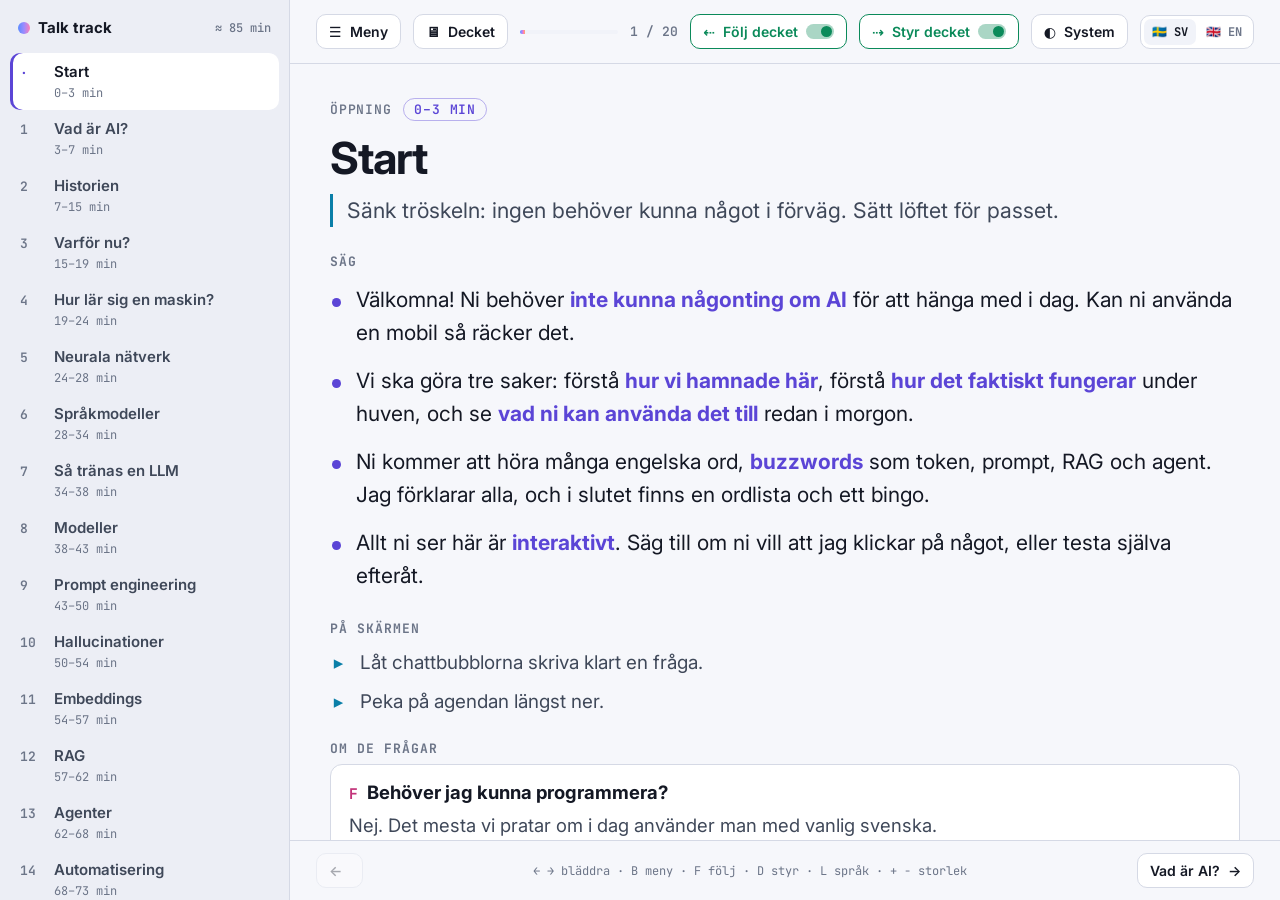
==== talk.html @ 851b17df "AI for beginners · AI för nybörjare: interaktiv presentation med talk track, svenska och engelska" ====
<!doctype html>
<html lang="sv">
<head>
<meta charset="utf-8" />
<meta name="viewport" content="width=device-width, initial-scale=1" />
<title>Talk track · AI för nybörjare</title>
<link rel="preconnect" href="https://fonts.googleapis.com" />
<link rel="preconnect" href="https://fonts.gstatic.com" crossorigin />
<link href="https://fonts.googleapis.com/css2?family=Inter:wght@400;500;600;700;800&family=JetBrains+Mono:wght@400;600&display=swap" rel="stylesheet" />
<script src="i18n.js?v=18"></script>
<script src="theme.js?v=18"></script>
<style>
  :root {
    --bg: #0a0c12; --bg-2: #10131b; --panel: #151925; --panel-2: #1b2030; --line: #2a3145;
    --text: #eaedf5; --muted: #a8b0c2; --dim: #6b7489;
    --accent: #9b8cff; --cyan: #38c8f0; --green: #34d399; --pink: #ff7eb6; --orange: #ffb067;
    --mono: "JetBrains Mono", ui-monospace, Menlo, monospace;
    --sans: "Inter", system-ui, -apple-system, "Segoe UI", sans-serif;
    --fs: 21px; --menu: 290px;
    color-scheme: dark;
  }
  :root[data-theme="light"] {
    --bg: #f6f7fb; --bg-2: #eceef5; --panel: #ffffff; --panel-2: #f1f3f9; --line: #d5d9e5;
    --text: #141824; --muted: #3f4859; --dim: #6c7588;
    --accent: #5b45d6; --cyan: #0a7fa8; --green: #0b8a5a; --pink: #c2347a; --orange: #b85d0c;
    color-scheme: light;
  }
  * { box-sizing: border-box; }
  html, body { margin: 0; height: 100%; }
  body { background: var(--bg); color: var(--text); font-family: var(--sans); -webkit-font-smoothing: antialiased; overflow: hidden; }
  b { color: var(--accent); font-weight: 700; }
  em { color: var(--cyan); font-style: normal; font-weight: 600; }
  .app { display: grid; grid-template-columns: var(--menu) 1fr; height: 100vh; transition: grid-template-columns .35s ease; }
  .app.collapsed { grid-template-columns: 0 1fr; }
  nav { background: var(--bg-2); border-right: 1px solid var(--line); overflow-y: auto; overflow-x: hidden; display: flex; flex-direction: column; }
  .app.collapsed nav { border-right: none; }
  .brand { padding: 18px 18px 12px; font: 700 15px var(--sans); white-space: nowrap; display: flex; align-items: center; gap: 8px; }
  .brand i { width: 12px; height: 12px; border-radius: 50%; background: linear-gradient(90deg, #5b8cff, #9b8cff, #ff7eb6); }
  .brand span { color: var(--dim); font: 500 12px var(--mono); margin-left: auto; }
  nav ol { list-style: none; margin: 0; padding: 4px 10px 16px; }
  nav li a { display: grid; grid-template-columns: 30px 1fr; gap: 4px; align-items: baseline; padding: 9px 10px; border-radius: 10px; color: var(--muted); text-decoration: none; white-space: nowrap; }
  nav li a:hover { background: var(--panel); color: var(--text); }
  nav li a .n { font: 600 13px var(--mono); color: var(--dim); }
  nav li a .t { font-size: 15px; font-weight: 600; overflow: hidden; text-overflow: ellipsis; }
  nav li a .tm { grid-column: 2; font: 12px var(--mono); color: var(--dim); }
  nav li a.on { background: var(--panel); color: var(--text); box-shadow: inset 3px 0 0 var(--accent); }
  nav li a.on .n { color: var(--accent); }
  nav li a.seen .n::after { content: " ✓"; color: var(--green); }
  .menu-foot { margin-top: auto; padding: 12px 18px 18px; font: 12px/1.7 var(--mono); color: var(--dim); white-space: nowrap; }
  .menu-foot kbd { font: 600 11px var(--mono); border: 1px solid var(--line); border-radius: 5px; padding: 1px 6px; color: var(--muted); }
  main { display: flex; flex-direction: column; height: 100vh; min-width: 0; }
  header { display: flex; align-items: center; gap: 12px; padding: 14px 26px; border-bottom: 1px solid var(--line); }
  .icon-btn { background: var(--panel); border: 1px solid var(--line); color: var(--text); border-radius: 10px; padding: 8px 12px; font: 600 14px var(--sans); cursor: pointer; display: inline-flex; align-items: center; gap: 8px; text-decoration: none; }
  .icon-btn:hover { border-color: var(--accent); }
  .toggle { color: var(--muted); }
  .toggle .sw { width: 28px; height: 15px; border-radius: 999px; background: var(--line); position: relative; flex-shrink: 0; }
  .toggle .sw::after { content: ""; position: absolute; top: 2px; left: 2px; width: 11px; height: 11px; border-radius: 50%; background: var(--dim); transition: transform .25s, background .25s; }
  .toggle.on { border-color: var(--green); color: var(--green); }
  .toggle.on .sw { background: color-mix(in srgb, var(--green) 35%, transparent); }
  .toggle.on .sw::after { transform: translateX(13px); background: var(--green); }
  @media (max-width: 1100px) { .toggle span { display: none; } }
  .progress { flex: 1; height: 4px; background: var(--panel-2); border-radius: 3px; overflow: hidden; }
  .progress i { display: block; height: 100%; background: linear-gradient(90deg, #5b8cff, #9b8cff 35%, #ff7eb6 70%, #ffb067); transition: width .4s ease; }
  .pos { font: 600 13px var(--mono); color: var(--dim); white-space: nowrap; }
  .scroll { flex: 1; overflow-y: auto; }
  article { max-width: 1080px; margin: 0 auto; padding: 34px 40px 60px; font-size: var(--fs); line-height: 1.55; }
  .kicker { font: 600 calc(var(--fs) * .62) var(--mono); color: var(--dim); letter-spacing: .06em; text-transform: uppercase; display: flex; gap: 12px; align-items: center; flex-wrap: wrap; }
  .time { color: var(--accent); border: 1px solid color-mix(in srgb, var(--accent) 40%, transparent); border-radius: 999px; padding: 2px 10px; }
  h1 { font-size: calc(var(--fs) * 2.1); line-height: 1.1; margin: .3em 0 .25em; letter-spacing: -.02em; }
  .goal { font-size: calc(var(--fs) * 1.02); color: var(--muted); margin: 0 0 1.2em; padding-left: 14px; border-left: 3px solid var(--cyan); }
  h2 { font: 700 calc(var(--fs) * .62) var(--mono); text-transform: uppercase; letter-spacing: .08em; color: var(--dim); margin: 1.5em 0 .5em; }
  ul.say { margin: 0; padding: 0; list-style: none; }
  ul.say li { position: relative; padding: .38em 0 .38em 1.25em; }
  ul.say li::before { content: ""; position: absolute; left: .1em; top: 1.05em; width: .42em; height: .42em; border-radius: 50%; background: var(--accent); }
  ul.show { margin: 0; padding: 0; list-style: none; font-size: .9em; }
  ul.show li { padding: .25em 0 .25em 1.6em; position: relative; color: var(--muted); }
  ul.show li::before { content: "▸"; position: absolute; left: .2em; color: var(--cyan); }
  .backstage { margin: 0 0 1.2em; background: color-mix(in srgb, var(--muted) 10%, transparent); border: 1px dashed color-mix(in srgb, var(--muted) 55%, transparent); border-radius: 14px; padding: .7em 1em; font-size: .9em; color: var(--muted); }
  .backstage h2 { margin: 0 0 .3em; }
  .backstage p { margin: .2em 0; }
  .value { margin-top: 1.4em; background: color-mix(in srgb, var(--green) 8%, transparent); border: 1px solid color-mix(in srgb, var(--green) 35%, transparent); border-radius: 14px; padding: .8em 1em; }
  .value h2 { margin: 0 0 .3em; color: var(--green); }
  .value p { margin: 0; }
  .ask { display: grid; gap: .6em; }
  .qa { background: var(--panel); border: 1px solid var(--line); border-radius: 12px; padding: .7em 1em; font-size: .88em; }
  .qa .q { font-weight: 700; color: var(--text); }
  .qa .q::before { content: "F  "; font: 700 .8em var(--mono); color: var(--pink); }
  .qa .a { color: var(--muted); margin-top: .25em; }
  .next { margin-top: 1.6em; color: var(--muted); font-size: .95em; }
  .next span { color: var(--dim); font: 600 .7em var(--mono); text-transform: uppercase; letter-spacing: .06em; margin-right: .6em; }
  footer { display: flex; align-items: center; gap: 12px; padding: 12px 26px; border-top: 1px solid var(--line); }
  footer .icon-btn { max-width: 42%; }
  footer .icon-btn span { overflow: hidden; text-overflow: ellipsis; white-space: nowrap; }
  footer .spacer { flex: 1; }
  .hint { font: 12px var(--mono); color: var(--dim); white-space: nowrap; }
  .icon-btn:disabled { opacity: .35; cursor: default; border-color: var(--line); }
  .lang-btn { gap: 2px; padding: 3px; }
  .lang-opt { padding: 5px 8px; border-radius: 7px; color: var(--dim); font: 700 12px var(--mono); white-space: nowrap; }
  .lang-opt.on { background: var(--panel-2); color: var(--text); }
  @media (max-width: 760px) {
    :root { --fs: 18px; --menu: 240px; }
    article { padding: 22px 16px 40px; }
    header, footer { padding: 10px 16px; }
    .hint, .pos { display: none; }
    .app:not(.collapsed) main { display: none; }
    .app:not(.collapsed) { grid-template-columns: 1fr; }
  }
</style>
</head>
<body>
<div class="app" id="app">
  <nav id="menu" aria-label="Avsnitt">
    <div class="brand"><i></i>Talk track <span>≈ 85 min</span></div>
    <ol id="list"></ol>
    <div class="menu-foot">
      <kbd>←</kbd> <kbd>→</kbd> föregående / nästa<br />
      <kbd>B</kbd> dölj / visa menyn<br />
      <kbd>F</kbd> följ decket på / av<br />
      <kbd>D</kbd> styr decket på / av<br />
      <kbd>L</kbd> svenska / engelska<br />
      <kbd>+</kbd> <kbd>−</kbd> textstorlek
    </div>
  </nav>
  <main>
    <header>
      <button class="icon-btn" id="menuBtn" title="Dölj eller visa menyn (B)" aria-controls="menu">☰ <span>Meny</span></button>
      <a class="icon-btn" href="index.html" target="ai-deck" title="Öppna presentationen i ett eget fönster">🖥 <span>Decket</span></a>
      <div class="progress"><i id="bar"></i></div>
      <span class="pos" id="pos"></span>
      <button class="icon-btn toggle" id="followBtn" title="Talk track följer med när du bläddrar i presentationen (F)">⇠ <span>Följ decket</span><i class="sw"></i></button>
      <button class="icon-btn toggle" id="driveBtn" title="Presentationen följer med när du bläddrar här (D)">⇢ <span>Styr decket</span><i class="sw"></i></button>
      <button class="icon-btn" data-theme-btn title="Tema">◐ System</button>
      <button class="icon-btn lang-btn" data-lang-btn title="Språk">SV</button>
    </header>
    <div class="scroll" id="scroll"><article id="body"></article></div>
    <footer>
      <button class="icon-btn" id="prevBtn">← <span id="prevT"></span></button>
      <span class="spacer"></span>
      <span class="hint">← → bläddra · B meny · F följ · D styr · L språk · + − storlek</span>
      <span class="spacer"></span>
      <button class="icon-btn" id="nextBtn"><span id="nextT"></span> →</button>
    </footer>
  </main>
</div>
<script src="talk.js?v=16"></script>
<script src="en/ui.js?v=18"></script>
<script src="en/hero.js?v=18"></script>
<script src="en/vad.js?v=18"></script>
<script src="en/historia.js?v=18"></script>
<script src="en/varfor.js?v=18"></script>
<script src="en/lara.js?v=18"></script>
<script src="en/natverk.js?v=18"></script>
<script src="en/llm.js?v=18"></script>
<script src="en/traning.js?v=18"></script>
<script src="en/modeller.js?v=18"></script>
<script src="en/prompt.js?v=18"></script>
<script src="en/hallucination.js?v=18"></script>
<script src="en/embeddings.js?v=18"></script>
<script src="en/rag.js?v=18"></script>
<script src="en/agenter.js?v=18"></script>
<script src="en/automation.js?v=18"></script>
<script src="en/risker.js?v=18"></script>
<script src="en/energi.js?v=18"></script>
<script src="en/kapplopning.js?v=18"></script>
<script src="en/ordlista.js?v=18"></script>
<script src="en/avslut.js?v=18"></script>
<script>I18N.applyStatic();</script>
<script>
(() => {
  const T = I18N.talk(window.TALK);
  const $ = (s) => document.querySelector(s);
  const store = {
    get(k, d) { try { const v = localStorage.getItem("aitalk." + k); return v === null ? d : JSON.parse(v); } catch (e) { return d; } },
    set(k, v) { try { localStorage.setItem("aitalk." + k, JSON.stringify(v)); } catch (e) { /* privat läge */ } },
  };
  // Samma kanal som decket: "goto" {id} flyttar decket, "at" {id} säger var decket är, "where" frågar.
  let chan = null;
  try { chan = new BroadcastChannel("ai-deck"); } catch (e) { /* gammal webbläsare: ingen synk */ }
  let i = Math.max(0, T.findIndex((s) => s.id === location.hash.slice(1)));
  let follow = store.get("follow", true), drive = store.get("drive", true), droveAt = 0;
  const seen = new Set(store.get("seen", []));
  let fs = store.get("fs", 21);

  $("#list").innerHTML = T.map((s, k) => `<li><a href="#${s.id}" data-k="${k}"><span class="n">${s.num || "·"}</span><span class="t">${s.title}</span><span class="tm">${s.time}</span></a></li>`).join("");

  const render = (fromDeck) => {
    const s = T[i];
    seen.add(s.id); store.set("seen", [...seen]);
    $("#body").innerHTML = `
      <div class="kicker">${s.num ? T_("Kapitel") + " " + s.num : T_("Öppning")}<span class="time">${s.time}</span></div>
      <h1>${s.title}</h1>
      <p class="goal">${s.goal}</p>
      ${s.backstage ? `<div class="backstage"><h2>${T_("Bakom kulisserna · säg inte")}</h2>${s.backstage.map((x) => `<p>${x}</p>`).join("")}</div>` : ""}
      <h2>${T_("Säg")}</h2><ul class="say">${s.say.map((x) => `<li>${x}</li>`).join("")}</ul>
      ${s.show ? `<h2>${T_("På skärmen")}</h2><ul class="show">${s.show.map((x) => `<li>${x}</li>`).join("")}</ul>` : ""}
      ${s.value ? `<div class="value"><h2>${T_("Poängen")}</h2><p>${s.value}</p></div>` : ""}
      ${s.ask ? `<h2>${T_("Om de frågar")}</h2><div class="ask">${s.ask.map(([q, a]) => `<div class="qa"><div class="q">${q}</div><div class="a">${a}</div></div>`).join("")}</div>` : ""}
      ${s.next ? `<p class="next"><span>${T_("Brygga")}</span>${s.next}</p>` : ""}`;
    document.querySelectorAll("#list a").forEach((a) => {
      const k = +a.dataset.k;
      a.classList.toggle("on", k === i);
      a.classList.toggle("seen", seen.has(T[k].id) && k !== i);
    });
    const on = $(`#list a[data-k="${i}"]`); if (on) on.scrollIntoView({ block: "nearest" });
    $("#bar").style.width = ((i + 1) / T.length) * 100 + "%";
    $("#pos").textContent = `${i + 1} / ${T.length}`;
    $("#prevBtn").disabled = i === 0; $("#nextBtn").disabled = i === T.length - 1;
    $("#prevT").textContent = i > 0 ? T[i - 1].title : "";
    $("#nextT").textContent = i < T.length - 1 ? T[i + 1].title : T_("Slut");
    $("#scroll").scrollTop = 0;
    if (location.hash !== "#" + s.id) history.replaceState(null, "", "#" + s.id);
    document.title = `${s.num ? s.num + " · " : ""}${s.title} · Talk track`;
    if (drive && chan && !fromDeck) { chan.postMessage({ type: "goto", id: s.id }); droveAt = Date.now(); }
  };
  const go = (k, fromDeck) => { if (k < 0 || k >= T.length || (k === i && fromDeck)) return; i = k; render(fromDeck); };

  const setMenu = (c) => { $("#app").classList.toggle("collapsed", c); store.set("menu", c); };
  const paint = () => { $("#followBtn").classList.toggle("on", follow); $("#driveBtn").classList.toggle("on", drive);
    $("#followBtn").setAttribute("aria-pressed", follow); $("#driveBtn").setAttribute("aria-pressed", drive); };
  const setFollow = (on) => { follow = on; store.set("follow", on); paint(); if (on && chan) chan.postMessage({ type: "where" }); };
  const setDrive = (on) => { drive = on; store.set("drive", on); paint(); if (on) render(); };
  const setFs = (px) => { fs = Math.min(30, Math.max(15, px)); document.documentElement.style.setProperty("--fs", fs + "px"); store.set("fs", fs); };

  $("#list").addEventListener("click", (e) => { const a = e.target.closest("a[data-k]"); if (!a) return; e.preventDefault(); go(+a.dataset.k); if (matchMedia("(max-width: 760px)").matches) setMenu(true); });
  $("#prevBtn").addEventListener("click", () => go(i - 1));
  $("#nextBtn").addEventListener("click", () => go(i + 1));
  $("#menuBtn").addEventListener("click", () => setMenu(!$("#app").classList.contains("collapsed")));
  $("#followBtn").addEventListener("click", () => setFollow(!follow));
  $("#driveBtn").addEventListener("click", () => setDrive(!drive));
  addEventListener("keydown", (e) => {
    if (e.metaKey || e.ctrlKey || e.altKey) return;
    if (["ArrowRight", "PageDown", " "].includes(e.key)) { e.preventDefault(); go(i + 1); }
    else if (["ArrowLeft", "PageUp"].includes(e.key)) { e.preventDefault(); go(i - 1); }
    else if (e.key === "Home") go(0);
    else if (e.key === "End") go(T.length - 1);
    else if (e.key === "b" || e.key === "B") setMenu(!$("#app").classList.contains("collapsed"));
    else if (e.key === "f" || e.key === "F") setFollow(!follow);
    else if (e.key === "d" || e.key === "D") setDrive(!drive);
    else if (e.key === "+" || e.key === "=") setFs(fs + 1);
    else if (e.key === "-" || e.key === "_") setFs(fs - 1);
  });
  addEventListener("hashchange", () => { const k = T.findIndex((s) => s.id === location.hash.slice(1)); if (k >= 0 && k !== i) go(k); });
  if (chan) chan.onmessage = (e) => {
    const m = e.data;
    if (!follow || !m || m.type !== "at") return;
    if (Date.now() - droveAt < 2500 && m.id !== T[i].id) return;  // decket är på väg dit vi skickade det
    const k = T.findIndex((s) => s.id === m.id); if (k >= 0) go(k, true);
  };

  setFs(fs); setMenu(store.get("menu", false)); paint();
  render(true);
  if (chan && follow) chan.postMessage({ type: "where" });
  else if (chan && drive) render();
})();
</script>
</body>
</html>
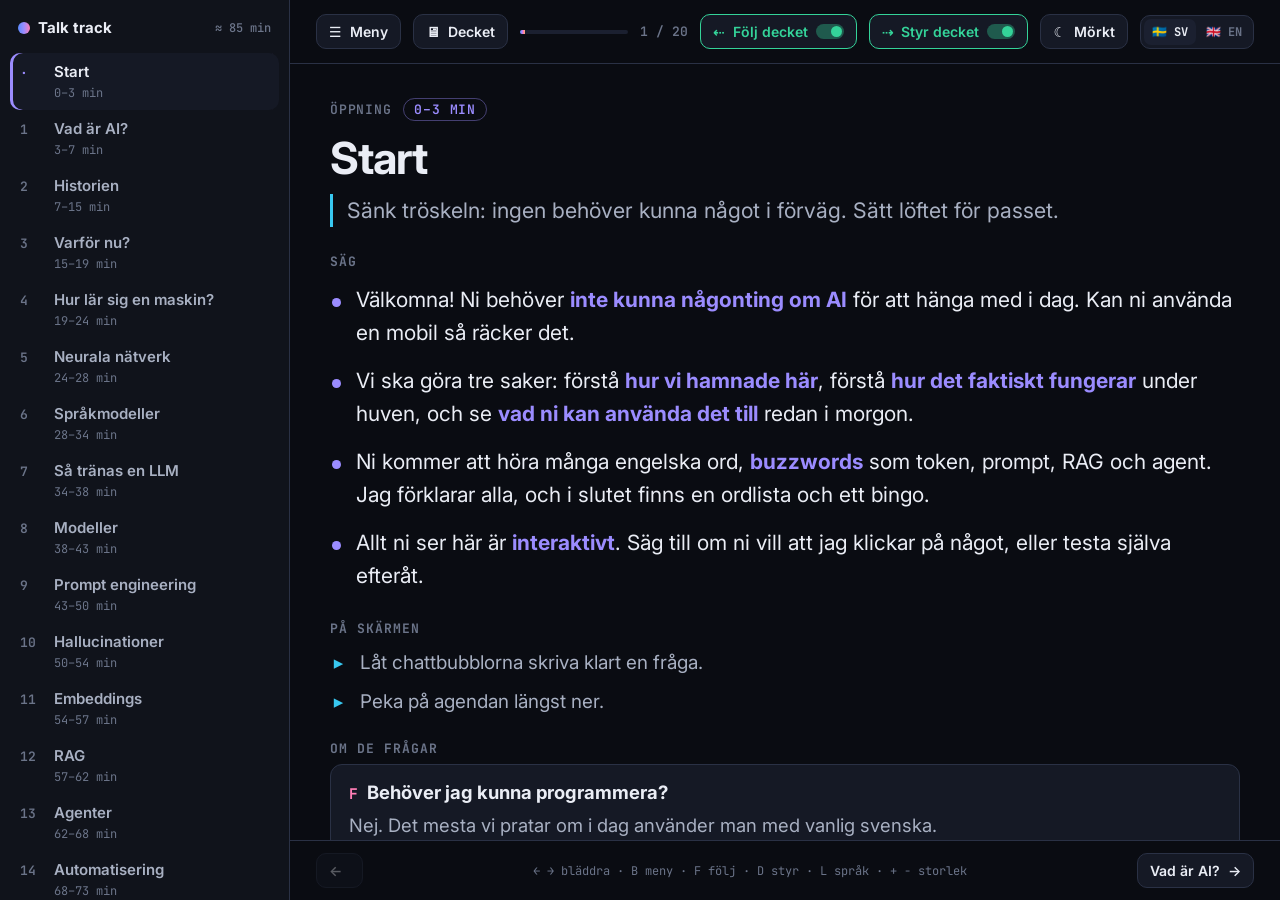
==== commit 0438d2e2: "Dark theme by default" ====
--- a/talk.html
+++ b/talk.html
@@ -8,7 +8,7 @@
 <link rel="preconnect" href="https://fonts.gstatic.com" crossorigin />
 <link href="https://fonts.googleapis.com/css2?family=Inter:wght@400;500;600;700;800&family=JetBrains+Mono:wght@400;600&display=swap" rel="stylesheet" />
 <script src="i18n.js?v=18"></script>
-<script src="theme.js?v=18"></script>
+<script src="theme.js?v=19"></script>
 <style>
   :root {
     --bg: #0a0c12; --bg-2: #10131b; --panel: #151925; --panel-2: #1b2030; --line: #2a3145;
@@ -129,7 +129,7 @@
       <span class="pos" id="pos"></span>
       <button class="icon-btn toggle" id="followBtn" title="Talk track följer med när du bläddrar i presentationen (F)">⇠ <span>Följ decket</span><i class="sw"></i></button>
       <button class="icon-btn toggle" id="driveBtn" title="Presentationen följer med när du bläddrar här (D)">⇢ <span>Styr decket</span><i class="sw"></i></button>
-      <button class="icon-btn" data-theme-btn title="Tema">◐ System</button>
+      <button class="icon-btn" data-theme-btn title="Tema">☾ Mörkt</button>
       <button class="icon-btn lang-btn" data-lang-btn title="Språk">SV</button>
     </header>
     <div class="scroll" id="scroll"><article id="body"></article></div>
